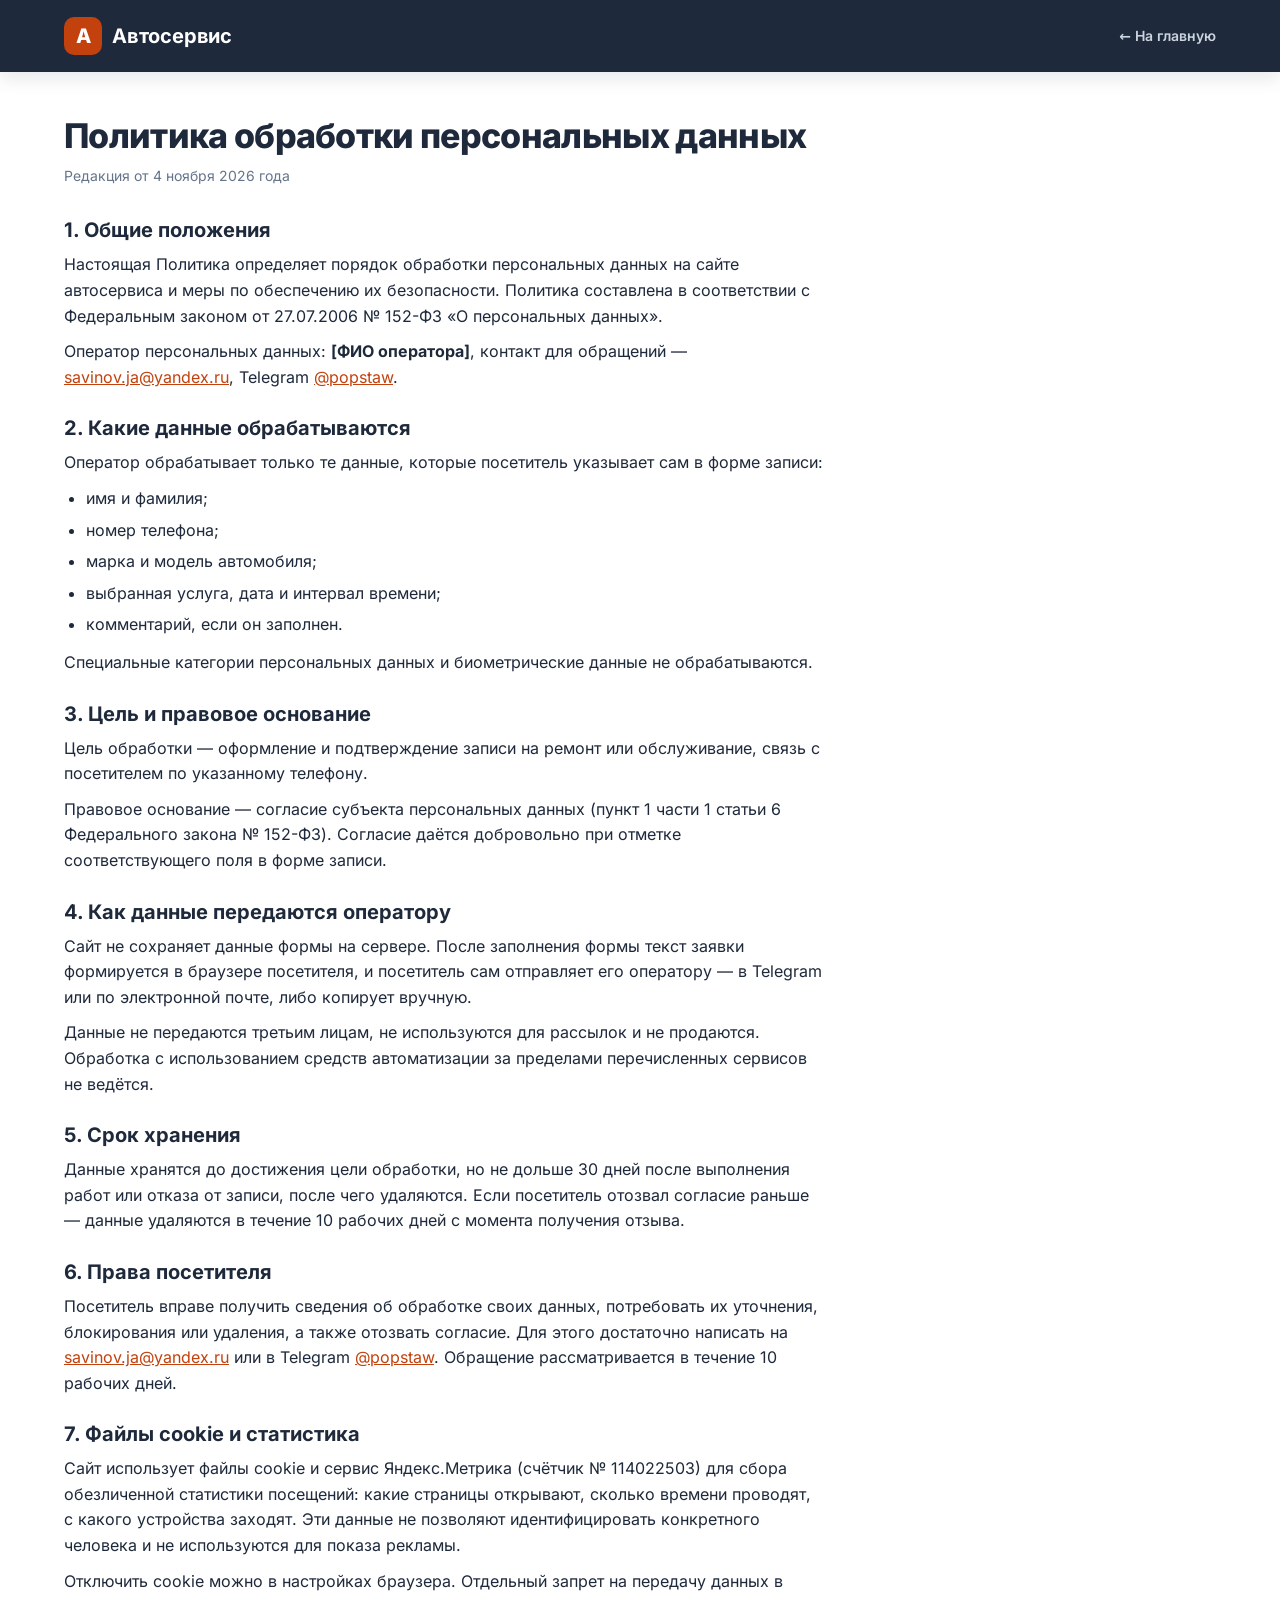
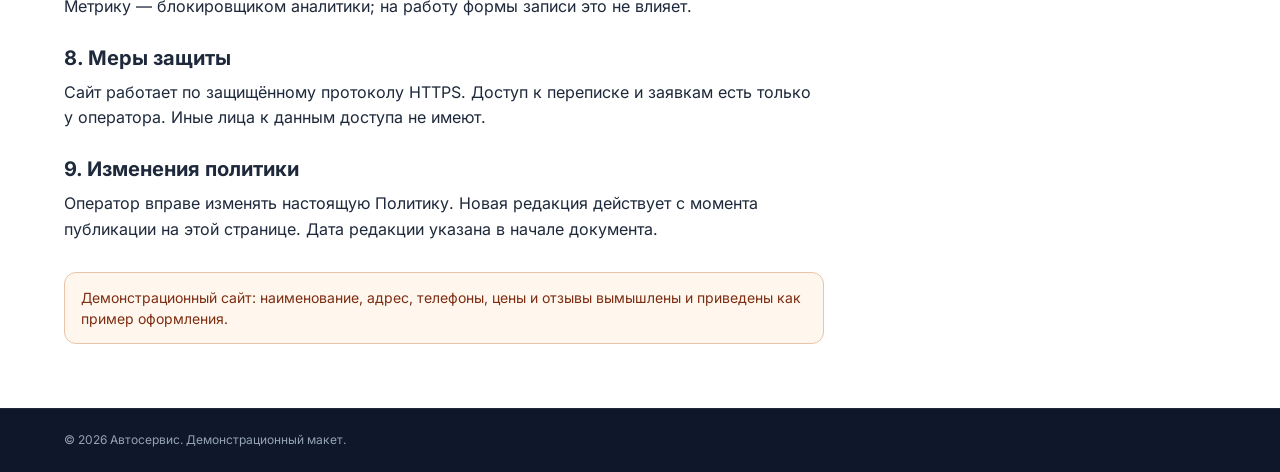
==== privacy.html @ cf4c077f "og: preview, favicon, mobile call bar, messengers" ====
﻿<!DOCTYPE html>
<html lang="ru">
<head>
  <meta charset="UTF-8">
  <meta name="viewport" content="width=device-width, initial-scale=1.0">
  <meta name="description" content="Политика обработки персональных данных: какие данные собирает сайт автосервиса, зачем, как долго хранит и как отозвать согласие.">
  <title>Политика обработки персональных данных — Автосервис</title>
  <meta name="robots" content="noindex, follow">
  <meta name="theme-color" content="#0F172A">
  <link rel="icon" href="favicon.svg" type="image/svg+xml">
  <link rel="stylesheet" href="style.css">
</head>
<body class="doc-page">

  <header class="header">
    <div class="container header__inner">
      <a href="index.html" class="logo" aria-label="Автосервис — на главную">
        <span class="logo__mark" aria-hidden="true">А</span>
        <span class="logo__text">Автосервис</span>
      </a>
      <a class="doc-page__back" href="index.html">← На главную</a>
    </div>
  </header>

  <main class="doc">
    <div class="container">
      <h1 class="doc__title">Политика обработки персональных данных</h1>
      <p class="doc__meta">Редакция от 4 ноября 2026 года</p>

      <section class="doc__section">
        <h2>1. Общие положения</h2>
        <p>Настоящая Политика определяет порядок обработки персональных данных на сайте автосервиса и меры по обеспечению их безопасности. Политика составлена в соответствии с Федеральным законом от 27.07.2006 № 152-ФЗ «О персональных данных».</p>
        <p>Оператор персональных данных: <strong>[ФИО оператора]</strong>, контакт для обращений — <a href="mailto:savinov.ja@yandex.ru">savinov.ja@yandex.ru</a>, Telegram <a href="https://t.me/popstaw" target="_blank" rel="noopener">@popstaw</a>.</p>
      </section>

      <section class="doc__section">
        <h2>2. Какие данные обрабатываются</h2>
        <p>Оператор обрабатывает только те данные, которые посетитель указывает сам в форме записи:</p>
        <ul>
          <li>имя и фамилия;</li>
          <li>номер телефона;</li>
          <li>марка и модель автомобиля;</li>
          <li>выбранная услуга, дата и интервал времени;</li>
          <li>комментарий, если он заполнен.</li>
        </ul>
        <p>Специальные категории персональных данных и биометрические данные не обрабатываются.</p>
      </section>

      <section class="doc__section">
        <h2>3. Цель и правовое основание</h2>
        <p>Цель обработки — оформление и подтверждение записи на ремонт или обслуживание, связь с посетителем по указанному телефону.</p>
        <p>Правовое основание — согласие субъекта персональных данных (пункт 1 части 1 статьи 6 Федерального закона № 152-ФЗ). Согласие даётся добровольно при отметке соответствующего поля в форме записи.</p>
      </section>

      <section class="doc__section">
        <h2>4. Как данные передаются оператору</h2>
        <p>Сайт не сохраняет данные формы на сервере. После заполнения формы текст заявки формируется в браузере посетителя, и посетитель сам отправляет его оператору — в Telegram или по электронной почте, либо копирует вручную.</p>
        <p>Данные не передаются третьим лицам, не используются для рассылок и не продаются. Обработка с использованием средств автоматизации за пределами перечисленных сервисов не ведётся.</p>
      </section>

      <section class="doc__section">
        <h2>5. Срок хранения</h2>
        <p>Данные хранятся до достижения цели обработки, но не дольше 30 дней после выполнения работ или отказа от записи, после чего удаляются. Если посетитель отозвал согласие раньше — данные удаляются в течение 10 рабочих дней с момента получения отзыва.</p>
      </section>

      <section class="doc__section">
        <h2>6. Права посетителя</h2>
        <p>Посетитель вправе получить сведения об обработке своих данных, потребовать их уточнения, блокирования или удаления, а также отозвать согласие. Для этого достаточно написать на <a href="mailto:savinov.ja@yandex.ru">savinov.ja@yandex.ru</a> или в Telegram <a href="https://t.me/popstaw" target="_blank" rel="noopener">@popstaw</a>. Обращение рассматривается в течение 10 рабочих дней.</p>
      </section>

      <section class="doc__section">
        <h2>7. Файлы cookie и статистика</h2>
        <p>Сайт использует файлы cookie и сервис Яндекс.Метрика (счётчик № 114022503) для сбора обезличенной статистики посещений: какие страницы открывают, сколько времени проводят, с какого устройства заходят. Эти данные не позволяют идентифицировать конкретного человека и не используются для показа рекламы.</p>
        <p>Отключить cookie можно в настройках браузера. Отдельный запрет на передачу данных в Метрику — блокировщиком аналитики; на работу формы записи это не влияет.</p>
      </section>

      <section class="doc__section">
        <h2>8. Меры защиты</h2>
        <p>Сайт работает по защищённому протоколу HTTPS. Доступ к переписке и заявкам есть только у оператора. Иные лица к данным доступа не имеют.</p>
      </section>

      <section class="doc__section">
        <h2>9. Изменения политики</h2>
        <p>Оператор вправе изменять настоящую Политику. Новая редакция действует с момента публикации на этой странице. Дата редакции указана в начале документа.</p>
      </section>

      <p class="doc__demo">Демонстрационный сайт: наименование, адрес, телефоны, цены и отзывы вымышлены и приведены как пример оформления.</p>
    </div>
  </main>

  <footer class="footer">
    <div class="footer__bottom">
      <div class="container">© 2026 Автосервис. Демонстрационный макет.</div>
    </div>
  </footer>

</body>
</html>
---- style.css ----
/* ============================================================
   Автосервис — style.css
   Mobile-first. Breakpoints: 480 / 768 / 1200px
   ============================================================ */

/* ---------- Локальный шрифт Inter (cyrillic + latin) ---------- */
@font-face {
  font-family: 'Inter';
  font-style: normal;
  font-weight: 400;
  font-display: swap;
  src: url('fonts/inter-cyrillic.woff2') format('woff2');
  unicode-range: U+0301, U+0400-045F, U+0490-0491, U+04B0-04B1, U+2116;
}

@font-face {
  font-family: 'Inter';
  font-style: normal;
  font-weight: 600;
  font-display: swap;
  src: url('fonts/inter-cyrillic.woff2') format('woff2');
  unicode-range: U+0301, U+0400-045F, U+0490-0491, U+04B0-04B1, U+2116;
}

@font-face {
  font-family: 'Inter';
  font-style: normal;
  font-weight: 700;
  font-display: swap;
  src: url('fonts/inter-cyrillic.woff2') format('woff2');
  unicode-range: U+0301, U+0400-045F, U+0490-0491, U+04B0-04B1, U+2116;
}

@font-face {
  font-family: 'Inter';
  font-style: normal;
  font-weight: 800;
  font-display: swap;
  src: url('fonts/inter-cyrillic.woff2') format('woff2');
  unicode-range: U+0301, U+0400-045F, U+0490-0491, U+04B0-04B1, U+2116;
}

@font-face {
  font-family: 'Inter';
  font-style: normal;
  font-weight: 400;
  font-display: swap;
  src: url('fonts/inter-latin.woff2') format('woff2');
  unicode-range: U+0000-00FF, U+0131, U+0152-0153, U+02BB-02BC, U+02C6, U+02DA, U+02DC, U+2000-206F, U+20AC, U+2122, U+2191, U+2193, U+2212, U+2215, U+FEFF, U+FFFD;
}

@font-face {
  font-family: 'Inter';
  font-style: normal;
  font-weight: 600;
  font-display: swap;
  src: url('fonts/inter-latin.woff2') format('woff2');
  unicode-range: U+0000-00FF, U+0131, U+0152-0153, U+02BB-02BC, U+02C6, U+02DA, U+02DC, U+2000-206F, U+20AC, U+2122, U+2191, U+2193, U+2212, U+2215, U+FEFF, U+FFFD;
}

@font-face {
  font-family: 'Inter';
  font-style: normal;
  font-weight: 700;
  font-display: swap;
  src: url('fonts/inter-latin.woff2') format('woff2');
  unicode-range: U+0000-00FF, U+0131, U+0152-0153, U+02BB-02BC, U+02C6, U+02DA, U+02DC, U+2000-206F, U+20AC, U+2122, U+2191, U+2193, U+2212, U+2215, U+FEFF, U+FFFD;
}

@font-face {
  font-family: 'Inter';
  font-style: normal;
  font-weight: 800;
  font-display: swap;
  src: url('fonts/inter-latin.woff2') format('woff2');
  unicode-range: U+0000-00FF, U+0131, U+0152-0153, U+02BB-02BC, U+02C6, U+02DA, U+02DC, U+2000-206F, U+20AC, U+2122, U+2191, U+2193, U+2212, U+2215, U+FEFF, U+FFFD;
}

:root {
  --color-graphite: #1E293B;
  --color-graphite-2: #0F172A;
  --color-accent: #F97316;
  --color-accent-strong: #C2410C;
  --color-accent-text: #C2410C;
  --color-accent-hover: #9A3412;
  --color-white: #FFFFFF;
  --color-bg: #F8FAFC;
  --color-border: #E2E8F0;
  --color-muted: #64748B;
  --color-error: #DC2626;
  --radius: 12px;
  --shadow-sm: 0 1px 3px rgba(15, 23, 42, 0.08);
  --shadow-md: 0 6px 18px rgba(15, 23, 42, 0.10);
  --shadow-lg: 0 16px 40px rgba(15, 23, 42, 0.18);
  --font: 'Inter', system-ui, -apple-system, 'Segoe UI', Roboto, Arial, sans-serif;
  --header-h: 64px;
}

[hidden] {
  display: none !important;
}

/* ---------- База ---------- */
* {
  margin: 0;
  padding: 0;
  box-sizing: border-box;
}

html {
  scroll-behavior: smooth;
  scroll-padding-top: calc(var(--header-h) + 12px);
}

body {
  font-family: var(--font);
  font-size: 16px;
  line-height: 1.55;
  color: var(--color-graphite);
  background: var(--color-white);
  -webkit-font-smoothing: antialiased;
}

body.modal-open {
  overflow: hidden;
}

img, svg {
  display: block;
  max-width: 100%;
}

a {
  color: inherit;
  text-decoration: none;
}

ul {
  list-style: none;
}

button {
  font-family: inherit;
  cursor: pointer;
  border: none;
  background: none;
}

h1, h2, h3 {
  line-height: 1.2;
}

:focus-visible {
  outline: 2px solid var(--color-accent-text);
  outline-offset: 2px;
  border-radius: 4px;
}

.hero :focus-visible,
.header :focus-visible,
.appointment :focus-visible,
.footer :focus-visible,
.cta-bar :focus-visible {
  outline-color: #FDBA74;
}

.container {
  width: 100%;
  max-width: 1200px;
  margin: 0 auto;
  padding: 0 16px;
}

.visually-hidden {
  position: absolute;
  width: 1px;
  height: 1px;
  padding: 0;
  margin: -1px;
  overflow: hidden;
  clip: rect(0 0 0 0);
  white-space: nowrap;
  border: 0;
}

/* ---------- Кнопки ---------- */
.btn {
  display: inline-flex;
  align-items: center;
  justify-content: center;
  gap: 8px;
  padding: 13px 24px;
  border-radius: var(--radius);
  font-weight: 700;
  font-size: 16px;
  line-height: 1.2;
  text-align: center;
  letter-spacing: 0.01em;
  transition: background-color 0.2s ease, transform 0.15s ease, box-shadow 0.2s ease, color 0.2s ease;
}

.btn:active {
  transform: scale(0.98);
}

.btn--primary {
  background: var(--color-accent-strong);
  color: var(--color-white);
  box-shadow: 0 10px 24px -8px rgba(249, 115, 22, 0.65), 0 2px 6px rgba(249, 115, 22, 0.35);
}

.btn--primary:hover {
  background: var(--color-accent-hover);
  transform: translateY(-2px);
  box-shadow: 0 14px 30px -8px rgba(249, 115, 22, 0.7), 0 4px 10px rgba(249, 115, 22, 0.4);
}

.btn--outline {
  background: transparent;
  color: var(--color-white);
  border: 1.5px solid rgba(255, 255, 255, 0.55);
  backdrop-filter: blur(2px);
}

.btn--outline:hover {
  border-color: var(--color-white);
  background: rgba(255, 255, 255, 0.12);
  transform: translateY(-2px);
}

/* ---------- Хедер ---------- */
.header {
  position: sticky;
  top: 0;
  z-index: 100;
  height: var(--header-h);
  background: var(--color-graphite);
  box-shadow: var(--shadow-md);
}

.header--scrolled {
  box-shadow: 0 4px 20px rgba(15, 23, 42, 0.25);
}

.header__inner {
  height: 100%;
  display: flex;
  align-items: center;
  justify-content: space-between;
  gap: 16px;
}

.logo {
  display: inline-flex;
  align-items: center;
  gap: 10px;
  color: var(--color-white);
}

.logo__mark {
  display: grid;
  place-items: center;
  width: 38px;
  height: 38px;
  border-radius: 10px;
  background: var(--color-accent-strong);
  color: var(--color-white);
  font-weight: 800;
  font-size: 20px;
}

.logo__text {
  font-weight: 700;
  font-size: 20px;
  letter-spacing: -0.01em;
}

/* Навигация */
.nav {
  position: fixed;
  inset: var(--header-h) 0 0 0;
  background: var(--color-graphite);
  transform: translateX(100%);
  transition: transform 0.28s ease;
  display: flex;
  flex-direction: column;
  padding: 24px 16px 32px;
  overflow-y: auto;
}

.nav--open {
  transform: translateX(0);
}

.nav__list {
  display: flex;
  flex-direction: column;
  gap: 6px;
  margin-bottom: 24px;
}

.nav__link {
  display: block;
  padding: 12px 8px;
  color: #CBD5E1;
  font-weight: 600;
  font-size: 16px;
  border-radius: 8px;
  transition: color 0.2s ease, background-color 0.2s ease;
}

.nav__link:hover {
  color: var(--color-white);
  background: rgba(255, 255, 255, 0.08);
}

@media (min-width: 1200px) {
  .nav__link {
    position: relative;
    padding: 10px 2px;
    border-radius: 0;
    background: transparent;
  }

  .nav__link::after {
    content: "";
    position: absolute;
    left: 0;
    right: 100%;
    bottom: 2px;
    height: 2px;
    border-radius: 2px;
    background: var(--color-accent);
    transition: right 0.25s ease;
  }

  .nav__link:hover {
    color: var(--color-white);
    background: transparent;
  }

  .nav__link:hover::after {
    right: 0;
  }
}

.nav__cta {
  width: 100%;
}

/* Бургер */
.burger {
  display: inline-flex;
  flex-direction: column;
  justify-content: center;
  gap: 5px;
  width: 44px;
  height: 44px;
  padding: 10px;
  border-radius: 10px;
  border: 1px solid rgba(255, 255, 255, 0.25);
}

.burger__line {
  display: block;
  height: 2px;
  width: 100%;
  background: var(--color-white);
  border-radius: 2px;
  transition: transform 0.25s ease, opacity 0.2s ease;
}

.burger--active .burger__line:nth-child(1) {
  transform: translateY(7px) rotate(45deg);
}

.burger--active .burger__line:nth-child(2) {
  opacity: 0;
}

.burger--active .burger__line:nth-child(3) {
  transform: translateY(-7px) rotate(-45deg);
}

/* ---------- Hero ---------- */
.hero {
  position: relative;
  isolation: isolate;
  padding: 72px 0;
  background: var(--color-graphite-2);
  color: var(--color-white);
  overflow: hidden;
}

.hero__bg {
  position: absolute;
  inset: 0;
  z-index: -2;
  background:
    radial-gradient(ellipse 72% 62% at 76% 36%, rgba(249, 115, 22, 0.28) 0%, transparent 68%),
    radial-gradient(ellipse 55% 55% at 10% 92%, rgba(249, 115, 22, 0.14) 0%, transparent 60%),
    linear-gradient(135deg, #334155 0%, #1E293B 45%, #0F172A 100%);
  background-size: cover;
  background-position: center;
}

.hero__bg::after {
  content: "";
  position: absolute;
  inset: 0;
  background-image: radial-gradient(rgba(255, 255, 255, 0.14) 1.2px, transparent 1.2px);
  background-size: 30px 30px;
  opacity: 0.5;
}

.hero__overlay {
  position: absolute;
  inset: 0;
  z-index: -1;
  background: linear-gradient(180deg, rgba(15, 23, 42, 0.55) 0%, rgba(15, 23, 42, 0.78) 100%);
}

.hero__inner {
  display: flex;
  flex-direction: column;
  gap: 18px;
  align-items: flex-start;
}

.hero__visual {
  display: flex;
  align-items: center;
  justify-content: center;
  width: 100%;
  padding: 6px 0 10px;
}

.hero__visual .car-top {
  width: 100%;
  height: auto;
}

@media (max-width: 767px) {
  .hero__visual .car-top {
    max-width: 300px;
  }
}

.hero__content {
  display: flex;
  flex-direction: column;
  gap: 18px;
  align-items: flex-start;
  width: 100%;
}

.hero__badge {
  display: inline-block;
  padding: 7px 14px;
  border-radius: 999px;
  background: rgba(249, 115, 22, 0.16);
  border: 1px solid rgba(249, 115, 22, 0.45);
  color: #FDBA74;
  font-size: 14px;
  font-weight: 600;
}

.hero__title {
  font-size: clamp(28px, 6vw, 52px);
  font-weight: 800;
  letter-spacing: -0.02em;
  max-width: 640px;
  text-wrap: balance;
}

.hero__subtitle {
  font-size: clamp(16px, 2.6vw, 19px);
  color: #CBD5E1;
  max-width: 560px;
}

.hero__advantages {
  display: flex;
  flex-direction: column;
  gap: 10px;
  padding: 0;
  margin-top: 6px;
}

.hero__advantage {
  display: flex;
  align-items: center;
  gap: 10px;
  font-weight: 500;
  color: #E2E8F0;
}

.hero__advantage::before {
  content: "";
  width: 8px;
  height: 8px;
  border-radius: 50%;
  background: var(--color-accent);
  flex-shrink: 0;
}

.hero__actions {
  display: flex;
  flex-wrap: wrap;
  gap: 12px;
  margin-top: 10px;
}

/* ---------- Вариативная типографика hero ---------- */
.hero__title .accent {
  color: #FDBA74;
}

/* ---------- Секции ---------- */
.section {
  padding: 64px 0;
}

.section__kicker {
  color: var(--color-accent-text);
  font-weight: 700;
  font-size: 14px;
  letter-spacing: 0.02em;
  margin-bottom: 8px;
  display: inline-flex;
  align-items: center;
  gap: 10px;
}

.section__kicker::before {
  content: "";
  width: 26px;
  height: 3px;
  border-radius: 2px;
  background: var(--color-accent);
}

.section__title {
  font-size: clamp(24px, 4.4vw, 34px);
  font-weight: 800;
  letter-spacing: -0.02em;
  margin-bottom: 28px;
}

/* Плавное появление (включение из JS) */
.reveal {
  opacity: 0;
  transform: translateY(26px);
  transition: opacity 0.6s ease, transform 0.6s ease;
}

.reveal--visible {
  opacity: 1;
  transform: none;
}

/* ---------- Услуги ---------- */
.services__grid {
  display: grid;
  grid-template-columns: 1fr;
  gap: 14px;
}

.card {
  background: var(--color-white);
  border: 1px solid var(--color-border);
  border-radius: 16px;
  box-shadow: 0 1px 2px rgba(15, 23, 42, 0.05), 0 10px 28px -14px rgba(15, 23, 42, 0.16);
  transition: transform 0.25s ease, box-shadow 0.3s ease, border-color 0.25s ease;
}

.card:hover {
  transform: translateY(-5px);
  box-shadow: 0 4px 10px rgba(15, 23, 42, 0.06), 0 22px 44px -16px rgba(249, 115, 22, 0.28);
  border-color: #E8C4A8;
}

.service {
  display: flex;
  flex-direction: column;
  align-items: flex-start;
  gap: 12px;
  padding: 22px 20px;
  position: relative;
  overflow: hidden;
}

.service::after {
  content: "";
  position: absolute;
  right: -40px;
  top: -40px;
  width: 120px;
  height: 120px;
  border-radius: 50%;
  background: radial-gradient(circle, rgba(249, 115, 22, 0.16), transparent 70%);
  opacity: 0;
  transition: opacity 0.3s ease;
}

.service:hover::after {
  opacity: 1;
}

.service__icon {
  flex-shrink: 0;
  width: 52px;
  height: 52px;
  border-radius: 14px;
  display: grid;
  place-items: center;
  background: var(--color-graphite);
  color: var(--color-accent);
  box-shadow: 0 8px 18px -8px rgba(30, 41, 59, 0.5);
  transition: transform 0.25s ease, background-color 0.25s ease, color 0.25s ease;
}

.service:hover .service__icon {
  background: var(--color-accent-strong);
  color: var(--color-white);
  transform: scale(1.08) rotate(-4deg);
}

.service__icon svg {
  width: 26px;
  height: 26px;
}

.service__name {
  font-size: 16px;
  font-weight: 700;
}

.service__price {
  font-weight: 800;
  font-size: 16px;
  color: var(--color-accent-text);
  margin-top: auto;
  letter-spacing: -0.01em;
}

/* ---------- Почему мы ---------- */
.why {
  background: var(--color-bg);
}

.why__grid {
  display: grid;
  grid-template-columns: 1fr;
  gap: 14px;
  margin-bottom: 36px;
}

.why__card {
  padding: 26px 22px;
  position: relative;
}

.why__card::before {
  content: attr(data-num);
  position: absolute;
  top: 18px;
  right: 20px;
  font-size: 42px;
  font-weight: 800;
  line-height: 1;
  color: rgba(249, 115, 22, 0.14);
  letter-spacing: -0.03em;
}

.why__title {
  font-size: 16px;
  font-weight: 700;
  margin-bottom: 8px;
  position: relative;
  z-index: 1;
}

.why__text {
  color: var(--color-muted);
  font-size: 16px;
  position: relative;
  z-index: 1;
}

.why__stats {
  display: grid;
  grid-template-columns: 1fr;
  gap: 14px;
}

.stat {
  background: linear-gradient(135deg, #1E293B 0%, #334155 100%);
  color: var(--color-white);
  border-radius: 16px;
  padding: 24px 22px;
  text-align: left;
  position: relative;
  overflow: hidden;
  box-shadow: 0 14px 30px -14px rgba(15, 23, 42, 0.5);
}

.stat::before {
  content: "";
  position: absolute;
  left: 0;
  top: 0;
  bottom: 0;
  width: 4px;
  background: var(--color-accent);
}

.stat__value {
  display: block;
  font-size: clamp(30px, 6vw, 40px);
  font-weight: 800;
  color: var(--color-white);
  letter-spacing: -0.02em;
}

.stat__label {
  color: #94A3B8;
  font-size: 14px;
  font-weight: 500;
}

/* ---------- Прайс ---------- */
.prices__table-wrap {
  overflow-x: auto;
  border: 1px solid var(--color-border);
  border-radius: 16px;
  box-shadow: 0 1px 2px rgba(15, 23, 42, 0.05), 0 12px 30px -16px rgba(15, 23, 42, 0.2);
  background: var(--color-white);
}

.prices__table {
  width: 100%;
  min-width: 460px;
  border-collapse: collapse;
  font-size: 16px;
}

.prices__table th {
  background: var(--color-graphite);
  color: var(--color-white);
  text-align: left;
  padding: 16px 20px;
  font-weight: 700;
  font-size: 14px;
  letter-spacing: 0.03em;
  text-transform: uppercase;
}

.prices__table td {
  padding: 15px 20px;
  border-top: 1px solid var(--color-border);
}

.prices__table td:last-child {
  font-weight: 800;
  color: var(--color-accent-text);
  white-space: nowrap;
}

.prices__table tbody tr {
  transition: background-color 0.15s ease, transform 0.15s ease;
}

.prices__table tbody tr:hover td:first-child {
  padding-left: 26px;
}

.prices__table tbody tr td:first-child {
  transition: padding-left 0.2s ease;
}

.prices__table tbody tr:hover {
  background: #FFF7ED;
}

.prices__note {
  margin-top: 14px;
  font-size: 14px;
  color: var(--color-muted);
}

/* ---------- Форма ---------- */
.appointment {
  background: var(--color-graphite);
  color: var(--color-white);
  position: relative;
  overflow: hidden;
}

.appointment::before {
  content: "";
  position: absolute;
  width: 420px;
  height: 420px;
  border-radius: 50%;
  background: radial-gradient(circle, rgba(249, 115, 22, 0.16), transparent 70%);
  top: -160px;
  right: -140px;
  pointer-events: none;
}

.appointment .container {
  position: relative;
  z-index: 1;
}

.appointment .section__kicker {
  color: #FDBA74;
}

.form {
  margin-top: 8px;
}

.form__grid {
  display: grid;
  grid-template-columns: 1fr;
  gap: 14px;
}

.form__field {
  display: flex;
  flex-direction: column;
  gap: 6px;
}

.form__label {
  font-size: 14px;
  font-weight: 600;
  color: #E2E8F0;
}

.form__input {
  width: 100%;
  padding: 13px 14px;
  border-radius: var(--radius);
  border: 1.5px solid #64748B;
  background: #0F172A;
  color: var(--color-white);
  font-size: 16px;
  font-family: inherit;
  transition: border-color 0.2s ease, box-shadow 0.2s ease;
}

.form__input::placeholder {
  color: #94A3B8;
}

.form__input:focus {
  outline: 2px solid #FDBA74;
  outline-offset: 1px;
  border-color: var(--color-accent);
}

textarea.form__input {
  resize: vertical;
  min-height: 88px;
}

select.form__input option {
  color: var(--color-graphite);
  background: var(--color-white);
}

.form__input--invalid {
  border-color: #F87171;
}

.form__input--invalid:focus {
  outline-color: #FCA5A5;
  border-color: #F87171;
}

.form__error {
  font-size: 14px;
  color: #FCA5A5;
  min-height: 18px;
}

.form__error:empty {
  min-height: 0;
}

.form__error--hint {
  color: #94A3B8;
  font-size: 12px;
}

.form__check {
  display: flex;
  align-items: center;
  min-height: 44px;
  gap: 10px;
  cursor: pointer;
  font-size: 14px;
  color: #CBD5E1;
}

.form__check input {
  position: absolute;
  opacity: 0;
  width: 0;
  height: 0;
}

.form__check-box {
  flex-shrink: 0;
  width: 20px;
  height: 20px;
  border-radius: 6px;
  border: 1.5px solid #64748B;
  background: #0F172A;
  display: grid;
  place-items: center;
  transition: background-color 0.2s ease, border-color 0.2s ease;
}

.form__check input:checked + .form__check-box {
  background: var(--color-accent-strong);
  border-color: var(--color-accent-strong);
}

.form__check input:checked + .form__check-box::after {
  content: "";
  width: 10px;
  height: 6px;
  border-left: 2.5px solid var(--color-white);
  border-bottom: 2.5px solid var(--color-white);
  transform: rotate(-45deg) translateY(-1px);
}

.form__check input:focus-visible + .form__check-box {
  outline: 2px solid #FDBA74;
  outline-offset: 2px;
}

.form__submit {
  margin-top: 18px;
  width: 100%;
}

/* ---------- Кастомный datepicker ---------- */
.datepicker {
  position: relative;
}

.datepicker__input {
  cursor: pointer;
  padding-right: 44px;
  position: relative;
}

.datepicker__input::placeholder {
  color: #94A3B8;
}

.datepicker__chevron {
  position: absolute;
  right: 16px;
  top: 50%;
  width: 11px;
  height: 11px;
  border-right: 2.5px solid #FDBA74;
  border-bottom: 2.5px solid #FDBA74;
  transform: translateY(-70%) rotate(45deg);
  pointer-events: none;
}

.datepicker__popup {
  position: absolute;
  top: calc(100% + 8px);
  left: 0;
  z-index: 50;
  width: 344px;
  max-width: calc(100vw - 24px);
  background: var(--color-white);
  color: var(--color-graphite);
  border: 1px solid var(--color-border);
  border-radius: 16px;
  box-shadow: 0 18px 44px -12px rgba(15, 23, 42, 0.35);
  padding: 12px;
  animation: dp-in 0.22s ease;
}

.datepicker__popup[hidden] {
  display: none;
}

@keyframes dp-in {
  from { opacity: 0; transform: translateY(-8px); }
  to   { opacity: 1; transform: none; }
}

.datepicker__head {
  display: flex;
  align-items: center;
  justify-content: space-between;
  gap: 8px;
  margin-bottom: 12px;
}

.datepicker__nav {
  width: 44px;
  height: 44px;
  border-radius: 10px;
  border: 1px solid var(--color-border);
  background: var(--color-white);
  color: var(--color-graphite);
  font-size: 16px;
  line-height: 1;
  transition: background-color 0.2s ease, color 0.2s ease, border-color 0.2s ease;
}

.datepicker__nav:hover {
  background: var(--color-graphite);
  border-color: var(--color-graphite);
  color: var(--color-white);
}

.datepicker__title {
  font-weight: 700;
  font-size: 16px;
}

.datepicker__weekdays {
  display: grid;
  grid-template-columns: repeat(7, 1fr);
  gap: 4px;
  margin-bottom: 6px;
}

.datepicker__weekdays span {
  text-align: center;
  font-size: 12px;
  font-weight: 700;
  color: var(--color-muted);
  text-transform: lowercase;
}

.datepicker__grid {
  display: grid;
  grid-template-columns: repeat(7, 1fr);
  gap: 2px;
}

.datepicker__day {
  position: relative;
  height: 44px;
  border-radius: 10px;
  border: none;
  background: transparent;
  color: var(--color-graphite);
  font-size: 14px;
  font-weight: 600;
  font-family: inherit;
  display: grid;
  place-items: center;
  transition: background-color 0.15s ease, color 0.15s ease, transform 0.1s ease;
}

.datepicker__day:hover:not(:disabled):not(.is-selected) {
  background: #FFF1E7;
  color: var(--color-accent-hover);
}

.datepicker__day:disabled,
.datepicker__day.is-full {
  color: #7F8C9E;
  background: #EEF1F5;
  cursor: not-allowed;
}

.datepicker__day.is-selected {
  background: var(--color-accent-strong);
  color: var(--color-white);
  box-shadow: 0 6px 14px -6px rgba(249, 115, 22, 0.6);
}

.datepicker__day.is-today {
  outline: 2px solid var(--color-accent-text);
  outline-offset: -2px;
}

.datepicker__day--empty {
  visibility: hidden;
}

.datepicker__hint {
  margin-top: 10px;
  font-size: 12px;
  color: var(--color-muted);
  text-align: center;
}

/* ---------- Отзывы ---------- */
.reviews__grid {
  display: grid;
  grid-template-columns: 1fr;
  gap: 14px;
}

.review {
  padding: 26px 24px;
  display: flex;
  flex-direction: column;
  gap: 4px;
}

.review:nth-child(2) {
  transform: none;
}

.review:nth-child(3) {
  transform: none;
}

@media (min-width: 768px) {
  .review:nth-child(2),
  .review:nth-child(3) {
    transform: none;
  }
}

.review__stars {
  display: flex;
  gap: 4px;
  color: #B45309;
  margin-bottom: 12px;
}

.review__stars svg {
  width: 18px;
  height: 18px;
  filter: drop-shadow(0 2px 4px rgba(245, 158, 11, 0.35));
}

.review__text {
  color: var(--color-graphite);
  margin-bottom: 14px;
  font-size: 16px;
  position: relative;
}

.review__text::before {
  content: "“";
  position: absolute;
  top: -20px;
  left: -12px;
  font-size: 56px;
  line-height: 1;
  font-weight: 800;
  color: rgba(249, 115, 22, 0.25);
}

.review__author {
  color: var(--color-muted);
  font-weight: 700;
  font-size: 14px;
  margin-top: auto;
}

/* ---------- FAQ ---------- */
.faq {
  background: var(--color-bg);
}

.faq__list {
  display: flex;
  flex-direction: column;
  gap: 12px;
}

.faq__item {
  background: var(--color-white);
  border: 1px solid var(--color-border);
  border-radius: 14px;
  box-shadow: 0 1px 2px rgba(15, 23, 42, 0.05), 0 8px 20px -14px rgba(15, 23, 42, 0.18);
  overflow: hidden;
  transition: border-color 0.25s ease, box-shadow 0.25s ease;
}

.faq__item:hover {
  border-color: #E8C4A8;
}

.faq__btn {
  width: 100%;
  display: flex;
  align-items: center;
  justify-content: space-between;
  gap: 14px;
  padding: 18px 20px;
  font-size: 16px;
  font-weight: 700;
  color: var(--color-graphite);
  text-align: left;
  transition: background-color 0.2s ease;
}

.faq__btn:hover {
  background: #FFF9F5;
}

.faq__btn::after {
  content: "";
  flex-shrink: 0;
  width: 11px;
  height: 11px;
  border-right: 2.5px solid var(--color-accent-text);
  border-bottom: 2.5px solid var(--color-accent-text);
  transform: rotate(45deg) translateY(-3px);
  transition: transform 0.25s ease;
}

.faq__btn[aria-expanded="true"]::after {
  transform: rotate(-135deg);
}

.faq__answer {
  font-size: 16px;
  color: var(--color-muted);
  padding: 0 18px;
}

.faq__answer[hidden] {
  display: none;
}

.faq__answer.open {
  padding-bottom: 18px;
  animation: faq-open 0.28s ease;
}

.faq__answer p {
  margin: 0;
}

@keyframes faq-open {
  from { opacity: 0; transform: translateY(-6px); }
  to   { opacity: 1; transform: none; }
}

/* ---------- Футер ---------- */
.footer {
  background: var(--color-graphite-2);
  color: #CBD5E1;
  font-size: 16px;
}

.footer__inner {
  display: grid;
  grid-template-columns: 1fr;
  gap: 28px;
  padding-top: 48px;
  padding-bottom: 40px;
}

.footer__title {
  color: var(--color-white);
  font-size: 16px;
  font-weight: 700;
  margin-bottom: 14px;
}

.footer__col p {
  margin-bottom: 8px;
}

.footer__col a[href^="tel"] {
  color: var(--color-accent);
  font-weight: 600;
}

.footer__socials {
  display: flex;
  gap: 10px;
}

.footer__social {
  display: grid;
  place-items: center;
  width: 44px;
  height: 44px;
  border-radius: 10px;
  background: #1E293B;
  border: 1px solid #334155;
  font-size: 12px;
  font-weight: 700;
  color: #E2E8F0;
  transition: background-color 0.2s ease, color 0.2s ease, border-color 0.2s ease;
}

.footer__social:hover {
  background: var(--color-accent-strong);
  border-color: var(--color-accent-strong);
  color: var(--color-white);
}

.footer__bottom {
  border-top: 1px solid #1E293B;
  padding: 18px 0;
  font-size: 12px;
  color: #94A3B8;
}

/* ---------- Модалка ---------- */
.modal {
  position: fixed;
  inset: 0;
  z-index: 200;
  display: grid;
  place-items: center;
  padding: 16px;
}

.modal[hidden] {
  display: none;
}

.modal__backdrop {
  position: absolute;
  inset: 0;
  background: rgba(15, 23, 42, 0.6);
  backdrop-filter: blur(3px);
  animation: fade-in 0.25s ease;
}

.modal__window {
  position: relative;
  background: var(--color-white);
  color: var(--color-graphite);
  border-radius: 16px;
  box-shadow: var(--shadow-lg);
  max-width: 420px;
  width: 100%;
  padding: 36px 26px 28px;
  text-align: center;
  animation: modal-in 0.3s ease;
}

.modal__close {
  position: absolute;
  top: 8px;
  right: 8px;
  width: 44px;
  height: 44px;
  border-radius: 10px;
  font-size: 20px;
  line-height: 1;
  color: var(--color-muted);
  transition: background-color 0.2s ease, color 0.2s ease;
}

.modal__close:hover {
  background: #F1F5F9;
  color: var(--color-graphite);
}

.modal__icon {
  width: 64px;
  height: 64px;
  margin: 0 auto 16px;
  border-radius: 50%;
  background: rgba(34, 197, 94, 0.14);
  color: #15803D;
  display: grid;
  place-items: center;
}

.modal__icon svg {
  width: 34px;
  height: 34px;
}

.modal__title {
  font-size: 20px;
  font-weight: 800;
  margin-bottom: 8px;
}

.modal__text {
  color: var(--color-muted);
  margin-bottom: 22px;
}

.modal__ok {
  width: 100%;
}


.modal__request {
  margin: 0 0 12px;
  padding: 12px 14px;
  border-radius: 12px;
  background: #F1F5F9;
  border: 1px solid #E2E8F0;
  color: var(--color-graphite);
  font-family: 'Inter', system-ui, sans-serif;
  font-size: 14px;
  line-height: 1.55;
  text-align: left;
  white-space: pre-wrap;
  overflow-wrap: break-word;
  max-height: 190px;
  overflow-y: auto;
}

.modal__hint {
  min-height: 18px;
  margin: 0 0 10px;
  font-size: 12px;
  color: #15803D;
}

.modal__actions {
  display: flex;
  flex-wrap: wrap;
  gap: 8px;
  margin-bottom: 10px;
}

.modal__actions .btn {
  flex: 1 1 120px;
  padding: 11px 12px;
  font-size: 14px;
}
.modal__window .btn--outline {
  color: var(--color-graphite);
  border-color: rgba(30, 41, 59, 0.22);
  background: #F8FAFC;
}

.modal__window .btn--outline:hover {
  border-color: var(--color-graphite);
  background: #F1F5F9;
  color: var(--color-graphite);
}

@keyframes fade-in {
  from { opacity: 0; }
  to   { opacity: 1; }
}

@keyframes modal-in {
  from { opacity: 0; transform: translateY(14px) scale(0.97); }
  to   { opacity: 1; transform: none; }
}

/* ============================================================
   Breakpoint 480px
   ============================================================ */
@media (min-width: 480px) {
  .container {
    padding: 0 24px;
  }

  .hero__advantages {
    flex-direction: row;
    flex-wrap: wrap;
    gap: 18px;
  }

  .services__grid {
    grid-template-columns: repeat(2, 1fr);
  }

  .why__grid {
    grid-template-columns: repeat(2, 1fr);
  }

  .why__stats {
    grid-template-columns: repeat(3, 1fr);
  }

  .reviews__grid {
    grid-template-columns: repeat(1, 1fr);
  }

  .form__grid {
    grid-template-columns: repeat(2, 1fr);
  }

  .form__field--full {
    grid-column: 1 / -1;
  }

  .form__submit {
    width: auto;
    min-width: 260px;
  }

  .footer__inner {
    grid-template-columns: repeat(2, 1fr);
  }
}

/* ============================================================
   Breakpoint 768px
   ============================================================ */
@media (min-width: 768px) {
  :root {
    --header-h: 72px;
  }

  .section {
    padding: 84px 0;
  }

  .hero {
    padding: 104px 0;
  }

  .hero__inner {
    flex-direction: row;
    align-items: center;
    gap: 40px;
  }

  .hero__content {
    flex: 1 1 55%;
  }

  .hero__visual {
    display: flex;
    align-items: center;
    justify-content: center;
    flex: 1 1 45%;
    padding: 0;
  }

.car-top {
    display: block;
    width: 100%;
    max-width: 620px;
    height: auto;
    transform-origin: center;
    animation: car-travel 8s ease-in-out infinite;
  }

  /* мягкое покачивание кузова */
  /* движение и торможение: замкнутый цикл 8 секунд */
  @keyframes car-travel {
    0%   { transform: rotate(2.2deg) translateY(4px); }
    26%  { transform: rotate(0deg) translateY(0); }
    74%  { transform: rotate(0deg) translateY(0); }
    100% { transform: rotate(2.2deg) translateY(4px); }
  }

  /* клубы дыма от задних колёс */
  .smoke__puff {
    fill: #CBD5E1;
    opacity: 0;
    transform-box: fill-box;
    transform-origin: center;
    animation: puff-rise 8s ease-out infinite;
  }

  .smoke__puff:nth-child(2) { animation-delay: 0.15s; }
  .smoke__puff:nth-child(3) { animation-delay: 0.3s; }
  .smoke__puff:nth-child(4) { animation-delay: 0.45s; }
  .smoke__puff:nth-child(5) { animation-delay: 0.06s; }
  .smoke__puff:nth-child(6) { animation-delay: 0.21s; }
  .smoke__puff:nth-child(7) { animation-delay: 0.36s; }
  .smoke__puff:nth-child(8) { animation-delay: 0.51s; }

  .smoke__puff--right {
    animation-name: puff-rise-right;
  }

  @keyframes puff-rise {
    0%        { opacity: 0;    transform: translate(0, 0) scale(0.4); }
    7%        { opacity: 0.22; }
    22%       { opacity: 0.18; transform: translate(-12px, -16px) scale(0.95); }
    48%       { opacity: 0.11; transform: translate(-24px, -32px) scale(1.3); }
    70%       { opacity: 0.04; transform: translate(-31px, -43px) scale(1.55); }
    80%, 100% { opacity: 0;    transform: translate(-34px, -48px) scale(1.7); }
  }

  @keyframes puff-rise-right {
    0%        { opacity: 0;    transform: translate(0, 0) scale(0.4); }
    7%        { opacity: 0.22; }
    22%       { opacity: 0.18; transform: translate(12px, -16px) scale(0.95); }
    48%       { opacity: 0.11; transform: translate(24px, -32px) scale(1.3); }
    70%       { opacity: 0.04; transform: translate(31px, -43px) scale(1.55); }
    80%, 100% { opacity: 0;    transform: translate(34px, -48px) scale(1.7); }
  }

  /* следы резины: прорисовываются и растворяются */
  .skid__mark {
    fill: none;
    stroke: #94A3B8;
    stroke-width: 9;
    stroke-linecap: round;
    stroke-dasharray: 62;
    stroke-dashoffset: 62;
    animation: skid-draw 8s ease-out infinite;
  }

  @keyframes skid-draw {
    0%        { stroke-dashoffset: 62; opacity: 0; }
    8%        { opacity: 0.30; }
    26%       { stroke-dashoffset: 0;  opacity: 0.30; }
    72%       { stroke-dashoffset: 0;  opacity: 0.20; }
    88%, 100% { stroke-dashoffset: 0;  opacity: 0; }
  }

  /* передние колёса доворачиваются вправо */
  .car-top__tyre-steer {
    transform-box: fill-box;
    transform-origin: center;
    animation: tyre-steer 8s ease-in-out infinite;
  }

  @keyframes tyre-steer {
    0%   { transform: rotate(26deg); }
    26%  { transform: rotate(16deg); }
    74%  { transform: rotate(16deg); }
    100% { transform: rotate(26deg); }
  }

  @keyframes float-car {
    0%, 100% { transform: translateY(0); }
    50%      { transform: translateY(-10px); }
  }

  .hero__title {
    font-size: clamp(38px, 5vw, 52px);
  }

  .services__grid {
    grid-template-columns: repeat(4, 1fr);
  }

  .service {
    flex-direction: column;
    align-items: flex-start;
    text-align: left;
  }

  .service__price {
    margin-top: auto;
  }

  .why__grid {
    grid-template-columns: repeat(4, 1fr);
  }

  .reviews__grid {
    grid-template-columns: repeat(3, 1fr);
  }

  .footer__inner {
    grid-template-columns: 2fr 2fr 1fr;
  }

  .footer__bottom .container {
    padding-top: 4px;
    padding-bottom: 4px;
  }
}

/* ============================================================
   Breakpoint 1200px
   ============================================================ */
@media (min-width: 1200px) {
  /* Десктопная навигация: бургер скрыт, меню в строку */
  .burger {
    display: none;
  }

  .nav {
    position: static;
    inset: auto;
    transform: none;
    flex-direction: row;
    align-items: center;
    justify-content: flex-end;
    gap: 26px;
    padding: 0;
    background: transparent;
    overflow: visible;
  }

  .nav__list {
    flex-direction: row;
    gap: 4px;
    margin-bottom: 0;
  }

  .nav__link {
    padding: 10px 14px;
    font-size: 16px;
  }

  .nav__cta {
    width: auto;
  }

  .services__grid {
    gap: 18px;
  }
}

/* ---------- Respect prefers-reduced-motion ---------- */

/* ---------- Мессенджеры в hero ---------- */
.hero__messengers {
  display: flex;
  flex-wrap: wrap;
  gap: 10px;
  margin-top: 2px;
}

.hero__messenger {
  display: inline-flex;
  align-items: center;
  min-height: 44px;
  padding: 8px 15px;
  border-radius: 999px;
  border: 1px solid rgba(148, 163, 184, 0.34);
  color: #CBD5E1;
  font-size: 14px;
  font-weight: 600;
  text-decoration: none;
  transition: border-color 0.2s ease, color 0.2s ease, background-color 0.2s ease;
}

.hero__messenger:hover {
  border-color: var(--color-accent);
  color: var(--color-white);
  background: rgba(249, 115, 22, 0.12);
}

/* ---------- Липкая панель на мобильных ---------- */
.cta-bar {
  position: fixed;
  left: 0;
  right: 0;
  bottom: 0;
  z-index: 60;
  display: flex;
  gap: 10px;
  padding: 10px 14px calc(10px + env(safe-area-inset-bottom, 0px));
  background: rgba(15, 23, 42, 0.96);
  border-top: 1px solid rgba(148, 163, 184, 0.18);
  transform: translateY(130%);
  transition: transform 0.28s ease;
}

.cta-bar.is-visible {
  transform: none;
}

.cta-bar__btn {
  flex: 1 1 0;
  text-align: center;
  padding: 13px 10px;
  border-radius: 12px;
  font-size: 16px;
  font-weight: 700;
  text-decoration: none;
  transition: opacity 0.2s ease;
}

.cta-bar__btn--call {
  color: var(--color-white);
  border: 1.5px solid rgba(148, 163, 184, 0.45);
}

.cta-bar__btn--book {
  color: var(--color-white);
  background: var(--color-accent-strong);
}

.cta-bar__btn:active {
  opacity: 0.82;
}

@media (max-width: 767px) {
  body {
    padding-bottom: 74px;
  }
}

@media (min-width: 768px) {
  .cta-bar {
    display: none;
  }
}

/* ---------- Адрес и карта в футере ---------- */
.footer__map {
  display: grid;
  place-items: center;
  min-height: 180px;
  border-radius: var(--radius);
  border: 1px solid rgba(148, 163, 184, 0.24);
  background: #0F172A;
  text-align: center;
  padding: 18px;
  overflow: hidden;
}

.footer__map.is-loaded {
  padding: 0;
  border-color: rgba(148, 163, 184, 0.18);
}

.footer__map iframe {
  display: block;
  width: 100%;
  height: 240px;
  border: 0;
}

.footer__map-address {
  color: var(--color-white);
  font-weight: 700;
  font-size: 16px;
  line-height: 1.45;
  margin-bottom: 6px;
}

.footer__map-note {
  color: #94A3B8;
  font-size: 12px;
  margin-bottom: 14px;
}

.footer__map-btn {
  min-height: 44px;
  padding: 11px 18px;
  border-radius: 999px;
  border: 1.5px solid rgba(148, 163, 184, 0.45);
  background: transparent;
  color: var(--color-white);
  font-size: 14px;
  font-weight: 600;
  cursor: pointer;
  transition: border-color 0.2s ease, background-color 0.2s ease;
}

.footer__map-btn:hover {
  border-color: var(--color-accent);
  background: rgba(249, 115, 22, 0.12);
}

.footer__route {
  display: flex;
  flex-direction: column;
  gap: 8px;
  margin-top: 14px;
}

.footer__route-link {
  color: #FDBA74;
  font-size: 14px;
  font-weight: 600;
  text-decoration: none;
  border-bottom: 1px dashed rgba(253, 186, 116, 0.45);
  align-self: flex-start;
  padding-bottom: 1px;
  transition: color 0.2s ease, border-color 0.2s ease;
}

.footer__route-link:hover {
  color: var(--color-white);
  border-color: var(--color-white);
}

@media (prefers-reduced-motion: reduce) {
  * {
    animation-duration: 0.01ms !important;
    animation-iteration-count: 1 !important;
    transition-duration: 0.01ms !important;
  }

  html {
    scroll-behavior: auto;
  }

  .reveal {
    opacity: 1;
    transform: none;
  }
}

/* ---------- Страница политики ---------- */
.doc-page__back {
  color: #CBD5E1;
  font-size: 14px;
  font-weight: 600;
  padding: 10px 0;
}

.doc-page__back:hover {
  color: var(--color-white);
}

.doc {
  padding: 44px 0 64px;
}

.doc__title {
  font-size: clamp(24px, 4vw, 34px);
  font-weight: 800;
  letter-spacing: -0.02em;
  margin-bottom: 8px;
}

.doc__meta {
  font-size: 14px;
  color: var(--color-muted);
  margin-bottom: 32px;
}

.doc__section {
  margin-bottom: 26px;
  max-width: 760px;
}

.doc__section h2 {
  font-size: 20px;
  font-weight: 700;
  margin-bottom: 10px;
}

.doc__section p,
.doc__section li {
  font-size: 16px;
  line-height: 1.6;
  color: var(--color-graphite);
  margin-bottom: 10px;
}

.doc__section ul {
  padding-left: 22px;
  margin-bottom: 12px;
}

.doc__section li {
  list-style: disc;
  margin-bottom: 6px;
}

.doc a {
  color: var(--color-accent-text);
  text-decoration: underline;
}

.doc__demo {
  margin-top: 30px;
  padding: 14px 16px;
  border-radius: 12px;
  border: 1px solid #E8C4A8;
  background: #FFF7ED;
  font-size: 14px;
  line-height: 1.5;
  color: #7C2D12;
  max-width: 760px;
}

/* ---------- Уведомление о cookie ---------- */
.cookie {
  position: fixed;
  left: 12px;
  right: 12px;
  bottom: 12px;
  z-index: 120;
  display: flex;
  align-items: center;
  gap: 12px;
  max-width: 560px;
  padding: 14px 16px;
  border-radius: 14px;
  background: #1E293B;
  color: #E2E8F0;
  box-shadow: 0 18px 40px -16px rgba(15, 23, 42, 0.6);
  font-size: 14px;
  line-height: 1.45;
}

.cookie__text {
  flex: 1 1 auto;
}

.cookie a {
  color: #FDBA74;
  text-decoration: underline;
}

.cookie__btn {
  flex-shrink: 0;
  min-height: 44px;
  padding: 10px 18px;
  border-radius: 10px;
  background: var(--color-accent-strong);
  color: var(--color-white);
  font-weight: 700;
  font-size: 14px;
}

@media (max-width: 767px) {
  .cookie {
    bottom: 84px;
    flex-wrap: wrap;
  }

  .cookie__btn {
    width: 100%;
  }
}

/* ---------- Пометка о демонстрационном характере ---------- */
.footer__demo {
  margin-top: 8px;
  color: #94A3B8;
}

.footer__policy {
  color: #94A3B8;
  text-decoration: underline;
}

.footer__policy:hover {
  color: var(--color-white);
}
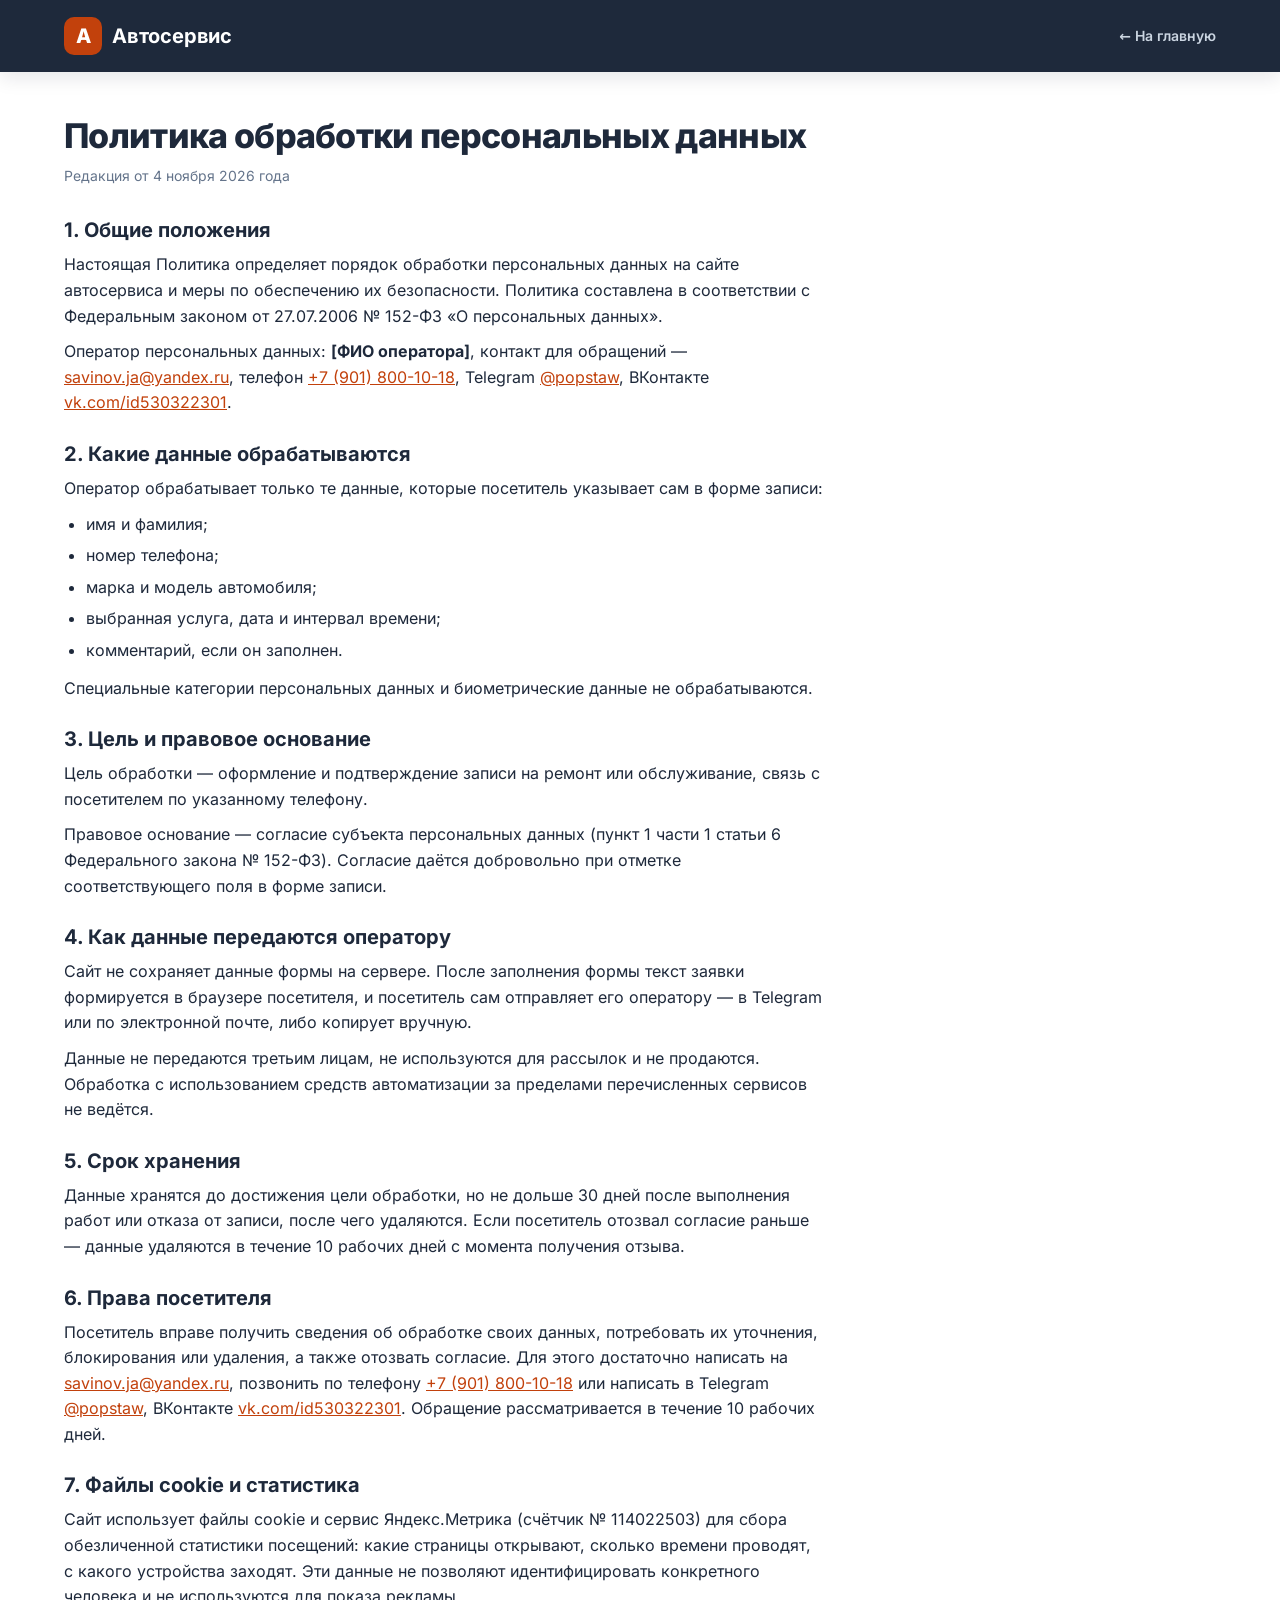
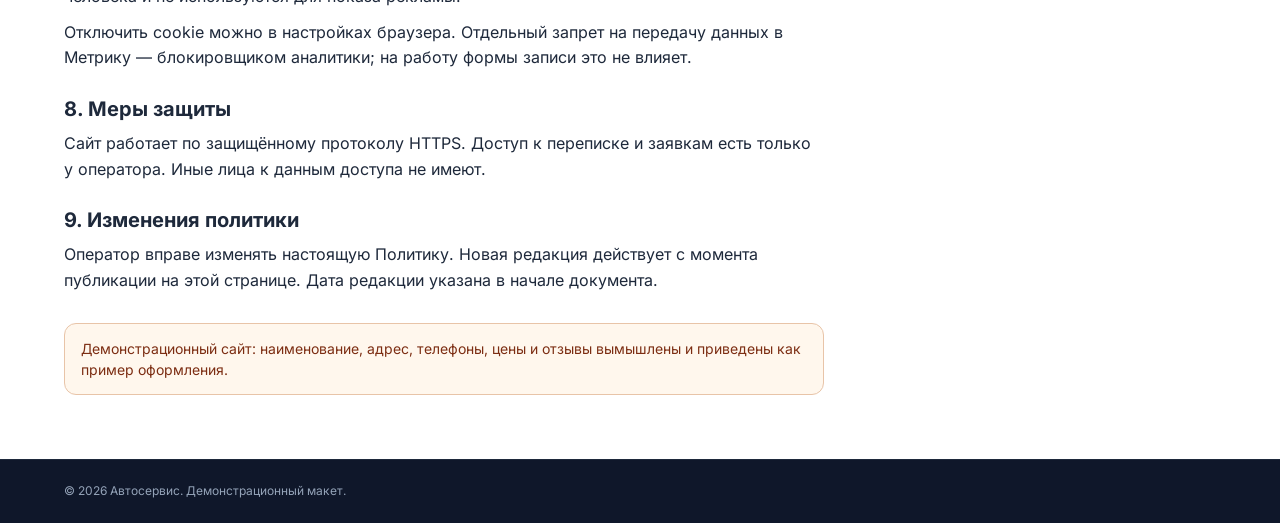
==== commit f33aa024: "og: preview, favicon, mobile call bar, messengers" ====
--- a/privacy.html
+++ b/privacy.html
@@ -1,4 +1,4 @@
-﻿<!DOCTYPE html>
+<!DOCTYPE html>
 <html lang="ru">
 <head>
   <meta charset="UTF-8">
@@ -30,7 +30,7 @@
       <section class="doc__section">
         <h2>1. Общие положения</h2>
         <p>Настоящая Политика определяет порядок обработки персональных данных на сайте автосервиса и меры по обеспечению их безопасности. Политика составлена в соответствии с Федеральным законом от 27.07.2006 № 152-ФЗ «О персональных данных».</p>
-        <p>Оператор персональных данных: <strong>[ФИО оператора]</strong>, контакт для обращений — <a href="mailto:savinov.ja@yandex.ru">savinov.ja@yandex.ru</a>, Telegram <a href="https://t.me/popstaw" target="_blank" rel="noopener">@popstaw</a>.</p>
+        <p>Оператор персональных данных: <strong>[ФИО оператора]</strong>, контакт для обращений — <a href="mailto:savinov.ja@yandex.ru">savinov.ja@yandex.ru</a>, телефон <a href="tel:+79018001018">+7 (901) 800-10-18</a>, Telegram <a href="https://t.me/popstaw" target="_blank" rel="noopener">@popstaw</a>, ВКонтакте <a href="https://vk.com/id530322301" target="_blank" rel="noopener">vk.com/id530322301</a>.</p>
       </section>
 
       <section class="doc__section">
@@ -65,7 +65,7 @@
 
       <section class="doc__section">
         <h2>6. Права посетителя</h2>
-        <p>Посетитель вправе получить сведения об обработке своих данных, потребовать их уточнения, блокирования или удаления, а также отозвать согласие. Для этого достаточно написать на <a href="mailto:savinov.ja@yandex.ru">savinov.ja@yandex.ru</a> или в Telegram <a href="https://t.me/popstaw" target="_blank" rel="noopener">@popstaw</a>. Обращение рассматривается в течение 10 рабочих дней.</p>
+        <p>Посетитель вправе получить сведения об обработке своих данных, потребовать их уточнения, блокирования или удаления, а также отозвать согласие. Для этого достаточно написать на <a href="mailto:savinov.ja@yandex.ru">savinov.ja@yandex.ru</a>, позвонить по телефону <a href="tel:+79018001018">+7 (901) 800-10-18</a> или написать в Telegram <a href="https://t.me/popstaw" target="_blank" rel="noopener">@popstaw</a>, ВКонтакте <a href="https://vk.com/id530322301" target="_blank" rel="noopener">vk.com/id530322301</a>. Обращение рассматривается в течение 10 рабочих дней.</p>
       </section>
 
       <section class="doc__section">
--- a/style.css
+++ b/style.css
@@ -2034,4 +2034,34 @@
 
 .footer__policy:hover {
   color: var(--color-white);
+}
+
+/* ---------- Связь с разработчиком ---------- */
+.footer__seller {
+  padding-top: 4px;
+  padding-bottom: 24px;
+}
+
+.footer__seller-title {
+  color: var(--color-white);
+  font-weight: 700;
+  font-size: 16px;
+  margin-bottom: 6px;
+}
+
+.footer__seller-text {
+  color: #CBD5E1;
+  font-size: 14px;
+  line-height: 1.5;
+}
+
+.footer__seller-text a {
+  color: #FDBA74;
+  font-weight: 600;
+  text-decoration: underline;
+  text-underline-offset: 2px;
+}
+
+.footer__seller-text a:hover {
+  color: var(--color-white);
 }
